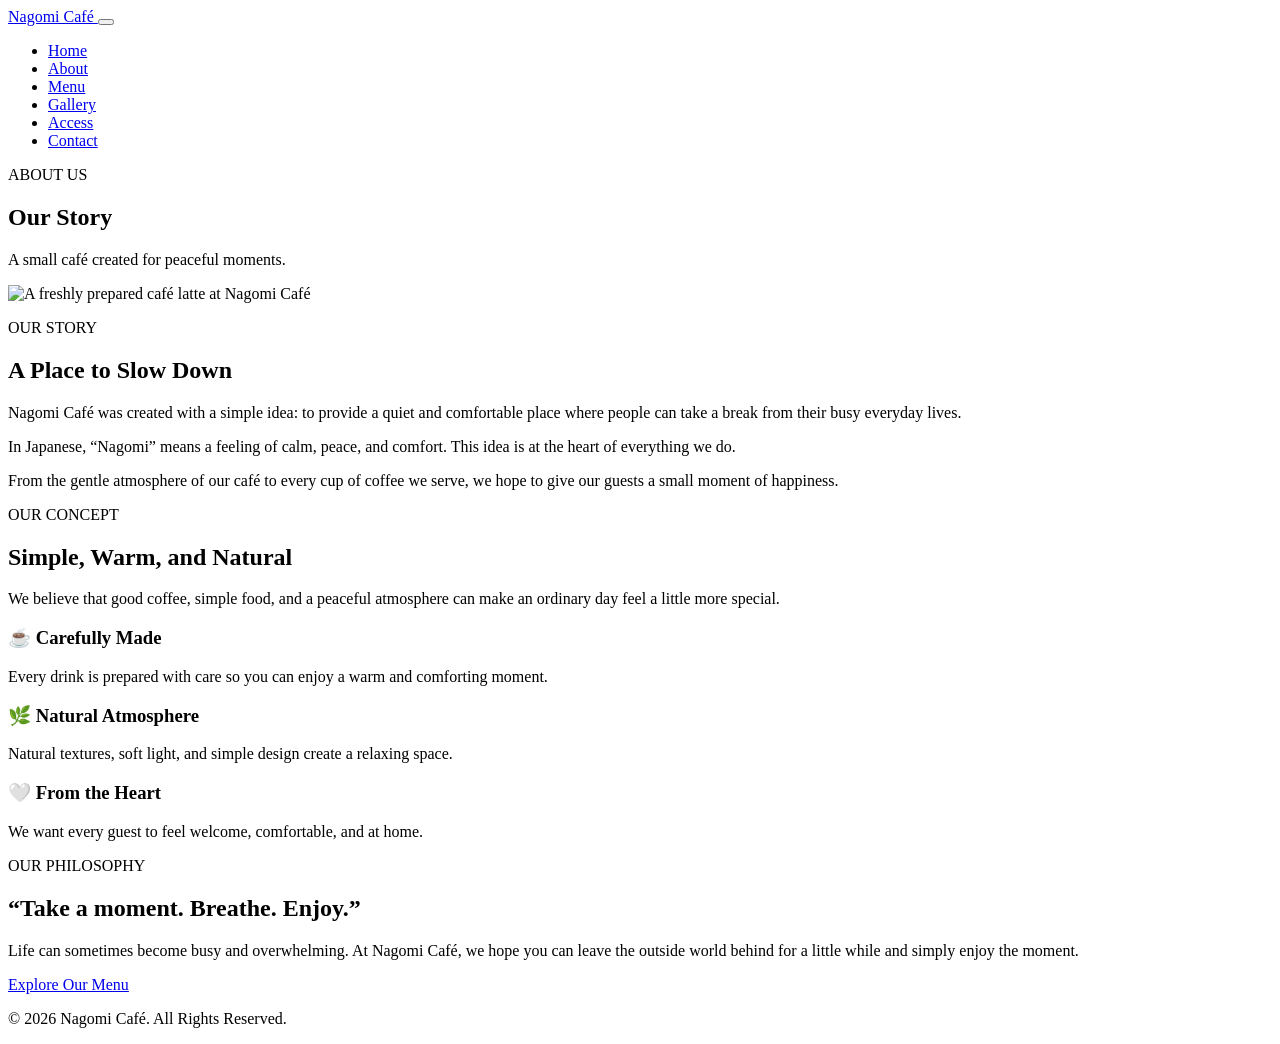
==== about.html @ a52973bc "Add files via upload" ====
<!DOCTYPE html>
<html lang="ja">

<head>
    <meta charset="UTF-8">
    <meta name="viewport" content="width=device-width, initial-scale=1.0">

    <title>About | Nagomi Café</title>

    <link rel="stylesheet" href="css/style.css">
</head>

<body>

    <!-- Header -->
    <header>
        <nav class="navbar">

            <a href="index.html" class="logo">
                Nagomi Café
            </a>

            <button
                class="menu-toggle"
                id="menu-toggle"
                type="button"
                aria-label="Open navigation menu"
                aria-expanded="false"
                aria-controls="nav-links"
            >
                <span></span>
                <span></span>
                <span></span>
            </button>

            <ul id="nav-links">
                <li><a href="index.html">Home</a></li>
                <li><a href="about.html">About</a></li>
                <li><a href="menu.html">Menu</a></li>
                <li><a href="gallery.html">Gallery</a></li>
                <li><a href="access.html">Access</a></li>
                <li><a href="contact.html">Contact</a></li>
            </ul>

        </nav>
    </header>


    <!-- Main Content -->
    <main class="about-page">

        <!-- Page Hero -->
        <section class="page-hero">

            <div class="page-hero-content">

                <p class="section-label">
                    ABOUT US
                </p>

                <h1>
                    Our Story
                </h1>

                <p>
                    A small café created for peaceful moments.
                </p>

            </div>

        </section>


        <!-- Our Story -->
        <section class="about-story">

            <div class="about-story-image">

                <img
                    src="images/cafe-latte.jpg"
                    alt="A freshly prepared café latte at Nagomi Café"
                    loading="lazy"
                >

            </div>

            <div class="about-story-content">

                <p class="section-label">
                    OUR STORY
                </p>

                <h2>
                    A Place to Slow Down
                </h2>

                <p>
                    Nagomi Café was created with a simple idea:
                    to provide a quiet and comfortable place where
                    people can take a break from their busy everyday lives.
                </p>

                <p>
                    In Japanese, “Nagomi” means a feeling of calm,
                    peace, and comfort. This idea is at the heart
                    of everything we do.
                </p>

                <p>
                    From the gentle atmosphere of our café to every
                    cup of coffee we serve, we hope to give our guests
                    a small moment of happiness.
                </p>

            </div>

        </section>


        <!-- Our Concept -->
        <section class="about-concept">

            <p class="section-label">
                OUR CONCEPT
            </p>

            <h2>
                Simple, Warm, and Natural
            </h2>

            <p class="about-concept-text">
                We believe that good coffee, simple food,
                and a peaceful atmosphere can make an ordinary
                day feel a little more special.
            </p>

            <div class="about-values">

                <div class="about-value">

                    <h3>
                        ☕ Carefully Made
                    </h3>

                    <p>
                        Every drink is prepared with care
                        so you can enjoy a warm and comforting moment.
                    </p>

                </div>

                <div class="about-value">

                    <h3>
                        🌿 Natural Atmosphere
                    </h3>

                    <p>
                        Natural textures, soft light, and simple
                        design create a relaxing space.
                    </p>

                </div>

                <div class="about-value">

                    <h3>
                        🤍 From the Heart
                    </h3>

                    <p>
                        We want every guest to feel welcome,
                        comfortable, and at home.
                    </p>

                </div>

            </div>

        </section>


        <!-- Message -->
        <section class="about-message">

            <p class="section-label">
                OUR PHILOSOPHY
            </p>

            <h2>
                “Take a moment. Breathe. Enjoy.”
            </h2>

            <p>
                Life can sometimes become busy and overwhelming.
                At Nagomi Café, we hope you can leave the outside
                world behind for a little while and simply enjoy
                the moment.
            </p>

        </section>


        <!-- Back to Menu -->
        <section class="about-link">

            <a href="menu.html" class="menu-button">
                Explore Our Menu
            </a>

        </section>

    </main>


    <!-- Footer -->
    <footer>

        <p>
            © 2026 Nagomi Café. All Rights Reserved.
        </p>

    </footer>


    <!-- JavaScript -->
    <script src="js/script.js"></script>

</body>

</html>
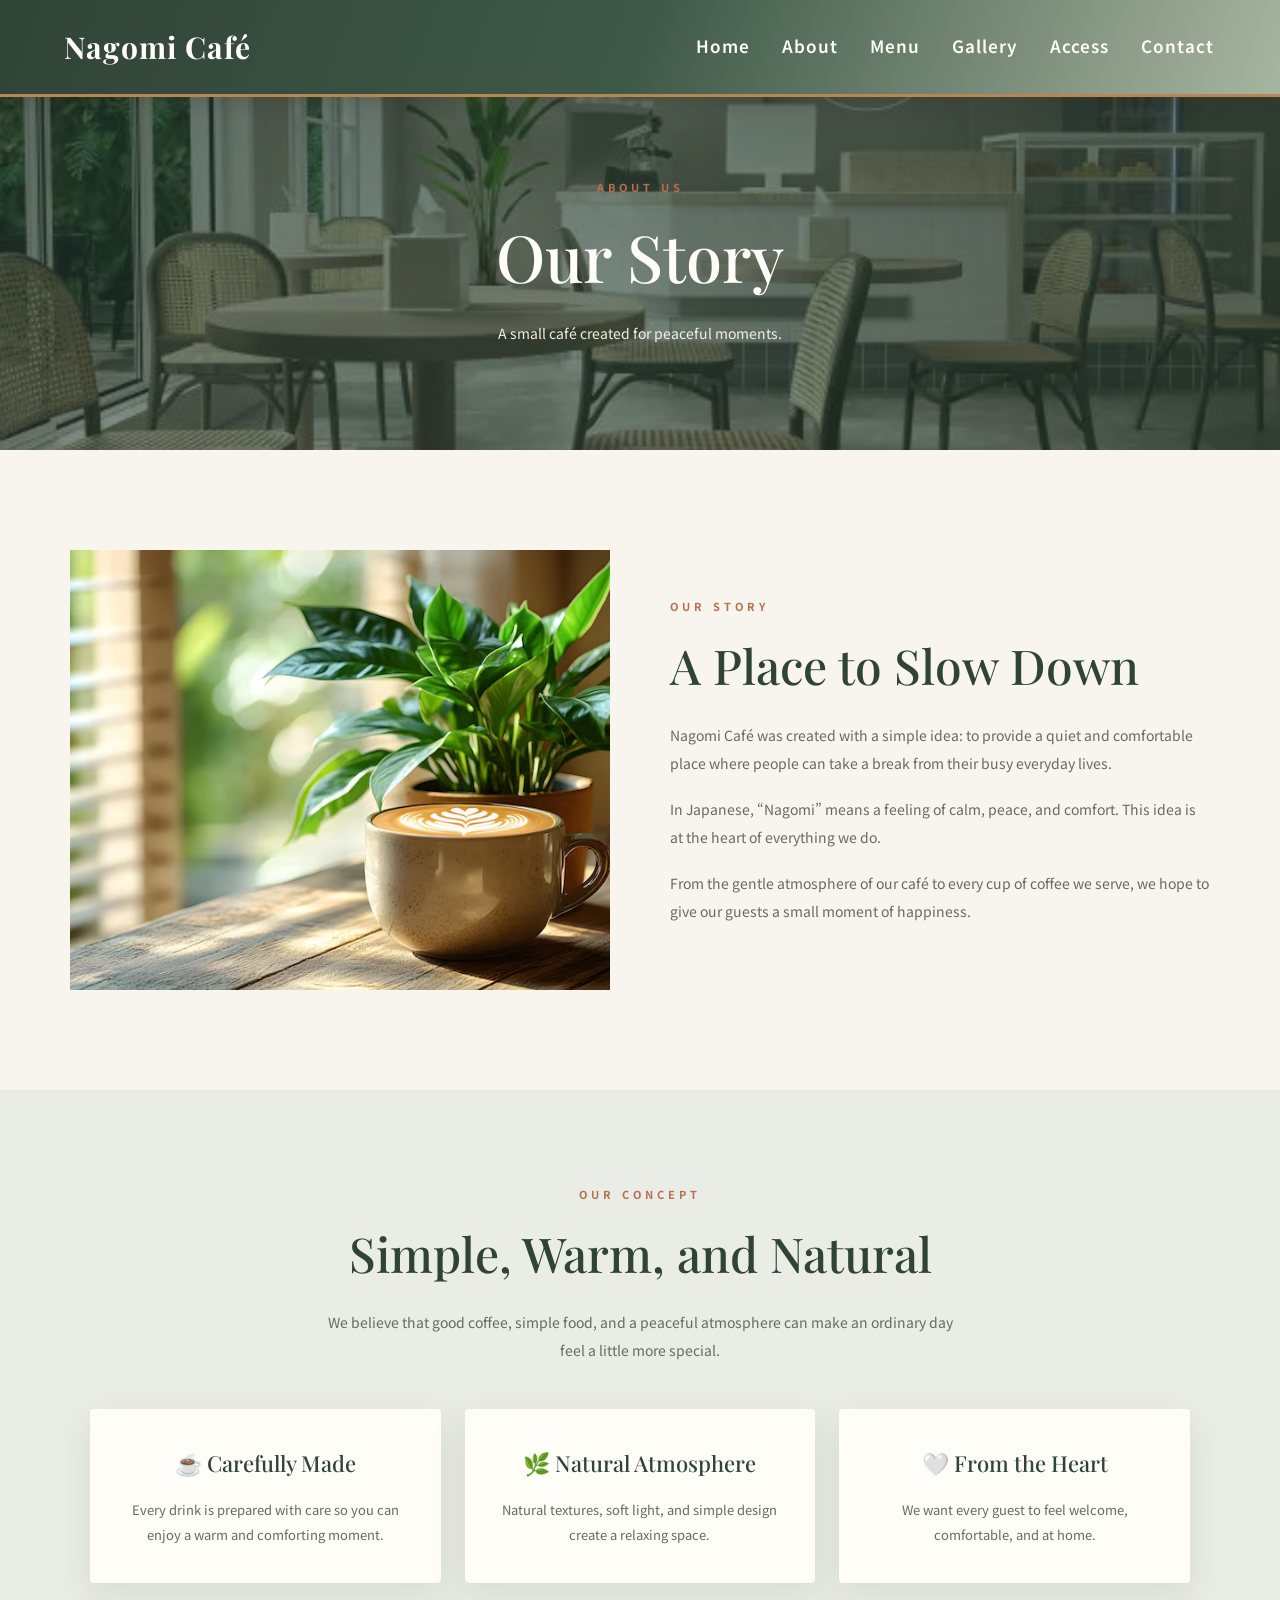
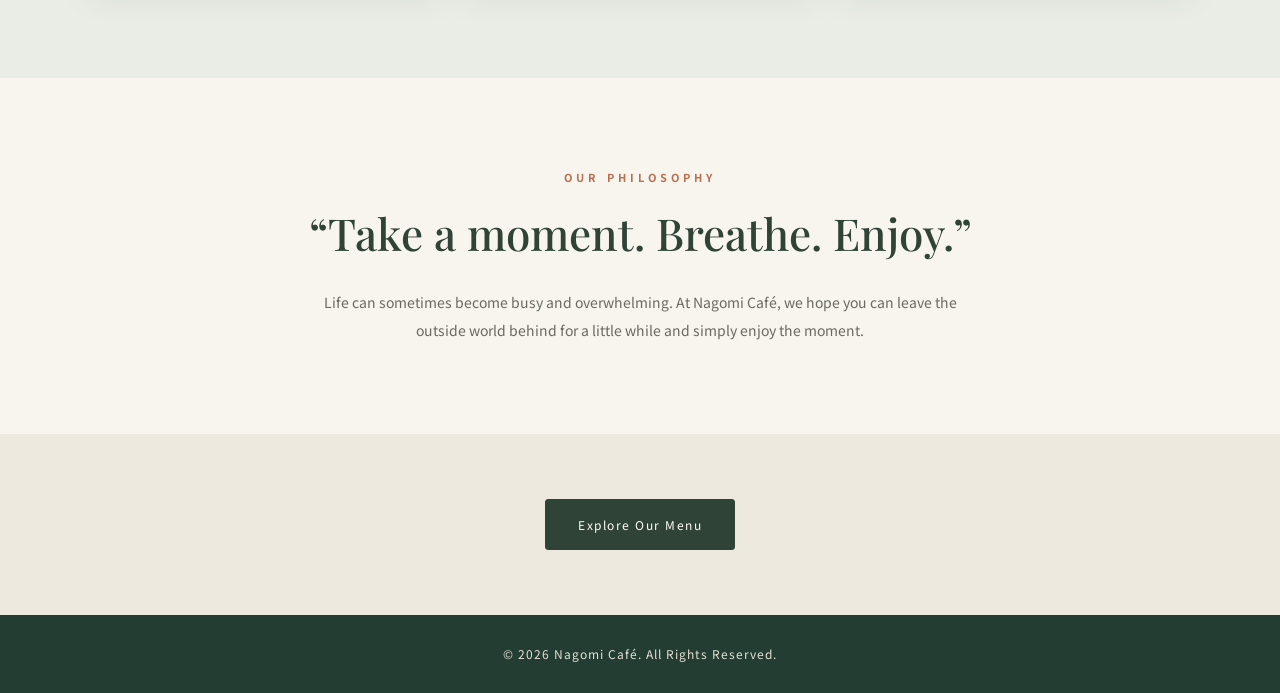
==== commit 6aced724: "Fix image paths This file contains the HTML structure for the About page of Nagomi Café, including s" ====
--- a/about.html
+++ b/about.html
@@ -1,232 +1,232 @@
-
-<!DOCTYPE html>
-<html lang="ja">
-
-<head>
-    <meta charset="UTF-8">
-    <meta name="viewport" content="width=device-width, initial-scale=1.0">
-
-    <title>About | Nagomi Café</title>
-
-    <link rel="stylesheet" href="css/style.css">
-</head>
-
-<body>
-
-    <!-- Header -->
-    <header>
-        <nav class="navbar">
-
-            <a href="index.html" class="logo">
-                Nagomi Café
-            </a>
-
-            <button
-                class="menu-toggle"
-                id="menu-toggle"
-                type="button"
-                aria-label="Open navigation menu"
-                aria-expanded="false"
-                aria-controls="nav-links"
-            >
-                <span></span>
-                <span></span>
-                <span></span>
-            </button>
-
-            <ul id="nav-links">
-                <li><a href="index.html">Home</a></li>
-                <li><a href="about.html">About</a></li>
-                <li><a href="menu.html">Menu</a></li>
-                <li><a href="gallery.html">Gallery</a></li>
-                <li><a href="access.html">Access</a></li>
-                <li><a href="contact.html">Contact</a></li>
-            </ul>
-
-        </nav>
-    </header>
-
-
-    <!-- Main Content -->
-    <main class="about-page">
-
-        <!-- Page Hero -->
-        <section class="page-hero">
-
-            <div class="page-hero-content">
-
-                <p class="section-label">
-                    ABOUT US
-                </p>
-
-                <h1>
-                    Our Story
-                </h1>
-
-                <p>
-                    A small café created for peaceful moments.
-                </p>
-
-            </div>
-
-        </section>
-
-
-        <!-- Our Story -->
-        <section class="about-story">
-
-            <div class="about-story-image">
-
-                <img
-                    src="images/cafe-latte.jpg"
-                    alt="A freshly prepared café latte at Nagomi Café"
-                    loading="lazy"
-                >
-
-            </div>
-
-            <div class="about-story-content">
-
-                <p class="section-label">
-                    OUR STORY
-                </p>
-
-                <h2>
-                    A Place to Slow Down
-                </h2>
-
-                <p>
-                    Nagomi Café was created with a simple idea:
-                    to provide a quiet and comfortable place where
-                    people can take a break from their busy everyday lives.
-                </p>
-
-                <p>
-                    In Japanese, “Nagomi” means a feeling of calm,
-                    peace, and comfort. This idea is at the heart
-                    of everything we do.
-                </p>
-
-                <p>
-                    From the gentle atmosphere of our café to every
-                    cup of coffee we serve, we hope to give our guests
-                    a small moment of happiness.
-                </p>
-
-            </div>
-
-        </section>
-
-
-        <!-- Our Concept -->
-        <section class="about-concept">
-
-            <p class="section-label">
-                OUR CONCEPT
-            </p>
-
-            <h2>
-                Simple, Warm, and Natural
-            </h2>
-
-            <p class="about-concept-text">
-                We believe that good coffee, simple food,
-                and a peaceful atmosphere can make an ordinary
-                day feel a little more special.
-            </p>
-
-            <div class="about-values">
-
-                <div class="about-value">
-
-                    <h3>
-                        ☕ Carefully Made
-                    </h3>
-
-                    <p>
-                        Every drink is prepared with care
-                        so you can enjoy a warm and comforting moment.
-                    </p>
-
-                </div>
-
-                <div class="about-value">
-
-                    <h3>
-                        🌿 Natural Atmosphere
-                    </h3>
-
-                    <p>
-                        Natural textures, soft light, and simple
-                        design create a relaxing space.
-                    </p>
-
-                </div>
-
-                <div class="about-value">
-
-                    <h3>
-                        🤍 From the Heart
-                    </h3>
-
-                    <p>
-                        We want every guest to feel welcome,
-                        comfortable, and at home.
-                    </p>
-
-                </div>
-
-            </div>
-
-        </section>
-
-
-        <!-- Message -->
-        <section class="about-message">
-
-            <p class="section-label">
-                OUR PHILOSOPHY
-            </p>
-
-            <h2>
-                “Take a moment. Breathe. Enjoy.”
-            </h2>
-
-            <p>
-                Life can sometimes become busy and overwhelming.
-                At Nagomi Café, we hope you can leave the outside
-                world behind for a little while and simply enjoy
-                the moment.
-            </p>
-
-        </section>
-
-
-        <!-- Back to Menu -->
-        <section class="about-link">
-
-            <a href="menu.html" class="menu-button">
-                Explore Our Menu
-            </a>
-
-        </section>
-
-    </main>
-
-
-    <!-- Footer -->
-    <footer>
-
-        <p>
-            © 2026 Nagomi Café. All Rights Reserved.
-        </p>
-
-    </footer>
-
-
-    <!-- JavaScript -->
-    <script src="js/script.js"></script>
-
-</body>
-
-</html>
+
+<!DOCTYPE html>
+<html lang="ja">
+
+<head>
+    <meta charset="UTF-8">
+    <meta name="viewport" content="width=device-width, initial-scale=1.0">
+
+    <title>About | Nagomi Café</title>
+
+    <link rel="stylesheet" href="css/style.css">
+</head>
+
+<body>
+
+    <!-- Header -->
+    <header>
+        <nav class="navbar">
+
+            <a href="index.html" class="logo">
+                Nagomi Café
+            </a>
+
+            <button
+                class="menu-toggle"
+                id="menu-toggle"
+                type="button"
+                aria-label="Open navigation menu"
+                aria-expanded="false"
+                aria-controls="nav-links"
+            >
+                <span></span>
+                <span></span>
+                <span></span>
+            </button>
+
+            <ul id="nav-links">
+                <li><a href="index.html">Home</a></li>
+                <li><a href="about.html">About</a></li>
+                <li><a href="menu.html">Menu</a></li>
+                <li><a href="gallery.html">Gallery</a></li>
+                <li><a href="access.html">Access</a></li>
+                <li><a href="contact.html">Contact</a></li>
+            </ul>
+
+        </nav>
+    </header>
+
+
+    <!-- Main Content -->
+    <main class="about-page">
+
+        <!-- Page Hero -->
+        <section class="page-hero">
+
+            <div class="page-hero-content">
+
+                <p class="section-label">
+                    ABOUT US
+                </p>
+
+                <h1>
+                    Our Story
+                </h1>
+
+                <p>
+                    A small café created for peaceful moments.
+                </p>
+
+            </div>
+
+        </section>
+
+
+        <!-- Our Story -->
+        <section class="about-story">
+
+            <div class="about-story-image">
+
+                <img
+                    src="images/cafe-latte.jpg"
+                    alt="A freshly prepared café latte at Nagomi Café"
+                    loading="lazy"
+                >
+
+            </div>
+
+            <div class="about-story-content">
+
+                <p class="section-label">
+                    OUR STORY
+                </p>
+
+                <h2>
+                    A Place to Slow Down
+                </h2>
+
+                <p>
+                    Nagomi Café was created with a simple idea:
+                    to provide a quiet and comfortable place where
+                    people can take a break from their busy everyday lives.
+                </p>
+
+                <p>
+                    In Japanese, “Nagomi” means a feeling of calm,
+                    peace, and comfort. This idea is at the heart
+                    of everything we do.
+                </p>
+
+                <p>
+                    From the gentle atmosphere of our café to every
+                    cup of coffee we serve, we hope to give our guests
+                    a small moment of happiness.
+                </p>
+
+            </div>
+
+        </section>
+
+
+        <!-- Our Concept -->
+        <section class="about-concept">
+
+            <p class="section-label">
+                OUR CONCEPT
+            </p>
+
+            <h2>
+                Simple, Warm, and Natural
+            </h2>
+
+            <p class="about-concept-text">
+                We believe that good coffee, simple food,
+                and a peaceful atmosphere can make an ordinary
+                day feel a little more special.
+            </p>
+
+            <div class="about-values">
+
+                <div class="about-value">
+
+                    <h3>
+                        ☕ Carefully Made
+                    </h3>
+
+                    <p>
+                        Every drink is prepared with care
+                        so you can enjoy a warm and comforting moment.
+                    </p>
+
+                </div>
+
+                <div class="about-value">
+
+                    <h3>
+                        🌿 Natural Atmosphere
+                    </h3>
+
+                    <p>
+                        Natural textures, soft light, and simple
+                        design create a relaxing space.
+                    </p>
+
+                </div>
+
+                <div class="about-value">
+
+                    <h3>
+                        🤍 From the Heart
+                    </h3>
+
+                    <p>
+                        We want every guest to feel welcome,
+                        comfortable, and at home.
+                    </p>
+
+                </div>
+
+            </div>
+
+        </section>
+
+
+        <!-- Message -->
+        <section class="about-message">
+
+            <p class="section-label">
+                OUR PHILOSOPHY
+            </p>
+
+            <h2>
+                “Take a moment. Breathe. Enjoy.”
+            </h2>
+
+            <p>
+                Life can sometimes become busy and overwhelming.
+                At Nagomi Café, we hope you can leave the outside
+                world behind for a little while and simply enjoy
+                the moment.
+            </p>
+
+        </section>
+
+
+        <!-- Back to Menu -->
+        <section class="about-link">
+
+            <a href="menu.html" class="menu-button">
+                Explore Our Menu
+            </a>
+
+        </section>
+
+    </main>
+
+
+    <!-- Footer -->
+    <footer>
+
+        <p>
+            © 2026 Nagomi Café. All Rights Reserved.
+        </p>
+
+    </footer>
+
+
+    <!-- JavaScript -->
+    <script src="js/script.js"></script>
+
+</body>
+
+</html>
--- a/css/style.css
+++ b/css/style.css
@@ -0,0 +1,2557 @@
+
+/* =========================================
+   NAGOMI CAFE - COMPLETE BEAUTIFUL DESIGN
+   Japanese Garden Cafe Color Palette
+   ========================================= */
+
+@import url('https://fonts.googleapis.com/css2?family=Noto+Sans+JP:wght@300;400;500;600;700&family=Playfair+Display:wght@400;500;600;700&display=swap');
+
+/* =========================================
+   1. COLORS AND GLOBAL SETTINGS
+   ========================================= */
+
+:root {
+    --cream: #F8F5EF;
+    --cream-dark: #EEE9DF;
+    --soft-white: #FFFDF8;
+    --sage: #A8B5A0;
+    --sage-light: #E9EDE5;
+    --green: #304337;
+    --green-dark: #233D32;
+    --terracotta: #B96F50;
+    --terracotta-light: #D39A7F;
+    --beige: #E7D9BD;
+    --brown: #8B7255;
+    --text: #3F4038;
+    --text-light: #686960;
+    --border: #DED7C9;
+    --shadow: 0 12px 35px rgba(48, 67, 55, 0.10);
+    --shadow-hover: 0 18px 40px rgba(48, 67, 55, 0.16);
+}
+
+* {
+    margin: 0;
+    padding: 0;
+    box-sizing: border-box;
+}
+
+html {
+    scroll-behavior: smooth;
+}
+
+body {
+    font-family: 'Noto Sans JP', sans-serif;
+    background: var(--cream);
+    color: var(--text);
+    line-height: 1.8;
+    overflow-wrap: break-word;
+}
+
+img {
+    display: block;
+    max-width: 100%;
+}
+
+a {
+    color: inherit;
+    text-decoration: none;
+    -webkit-tap-highlight-color: transparent;
+}
+
+ul {
+    list-style: none;
+}
+
+button,
+input,
+textarea {
+    font: inherit;
+}
+
+button,
+a {
+    -webkit-tap-highlight-color: transparent;
+}
+
+::selection {
+    background: var(--sage);
+    color: var(--green-dark);
+}
+
+section h2 {
+    font-family: 'Playfair Display', Georgia, serif;
+    font-weight: 500;
+    color: var(--green);
+    line-height: 1.35;
+}
+
+.section-label {
+    color: var(--terracotta);
+    font-size: 11px;
+    font-weight: 700;
+    letter-spacing: 4px;
+    margin-bottom: 16px;
+}
+
+/* =========================================
+   2. HEADER AND NAVIGATION
+   ========================================= */
+
+header {
+    position: absolute;
+    top: 0;
+    left: 0;
+    width: 100%;
+    z-index: 100;
+}
+
+.navbar {
+    width: 90%;
+    max-width: 1250px;
+    min-height: 90px;
+    margin: 0 auto;
+    padding: 20px 0;
+    display: flex;
+    justify-content: space-between;
+    align-items: center;
+    gap: 25px;
+}
+
+.logo {
+    font-family: 'Playfair Display', Georgia, serif;
+    font-size: 1.7rem;
+    font-weight: 600;
+    letter-spacing: 1px;
+    color: var(--soft-white);
+    white-space: nowrap;
+    transition: color 0.3s ease;
+}
+
+.logo:hover {
+    color: var(--beige);
+}
+
+.navbar ul {
+    display: flex;
+    align-items: center;
+    justify-content: center;
+    gap: 25px;
+}
+
+.navbar ul li a {
+    position: relative;
+    display: inline-block;
+    color: var(--soft-white);
+    font-size: 12px;
+    letter-spacing: 1px;
+    transition: color 0.3s ease;
+}
+
+.navbar ul li a::after {
+    content: "";
+    position: absolute;
+    left: 0;
+    bottom: -7px;
+    width: 0;
+    height: 2px;
+    background: var(--terracotta-light);
+    transition: width 0.3s ease;
+}
+
+.navbar ul li a:hover {
+    color: var(--beige);
+}
+
+.navbar ul li a:hover::after {
+    width: 100%;
+}
+
+.menu-toggle {
+    display: none;
+    flex-direction: column;
+    justify-content: center;
+    gap: 6px;
+    width: 44px;
+    height: 44px;
+    padding: 10px;
+    border: 1px solid rgba(255, 253, 248, 0.7);
+    border-radius: 6px;
+    background: rgba(35, 61, 50, 0.25);
+    cursor: pointer;
+}
+
+.menu-toggle span {
+    display: block;
+    width: 100%;
+    height: 2px;
+    background: var(--soft-white);
+}
+
+/* =========================================
+   3. HOME HERO
+   ========================================= */
+
+.hero {
+    position: relative;
+    min-height: 100vh;
+    display: flex;
+    align-items: center;
+    justify-content: center;
+    overflow: hidden;
+    text-align: center;
+    background:
+        linear-gradient(
+            120deg,
+            rgba(35, 61, 50, 0.78),
+            rgba(48, 67, 55, 0.48),
+            rgba(90, 70, 49, 0.35)
+        ),
+        url("../images/cafe-hero.jpg") center / cover no-repeat;
+}
+
+.hero::after {
+    content: "";
+    position: absolute;
+    inset: 18px;
+    border: 1px solid rgba(248, 245, 239, 0.28);
+    pointer-events: none;
+}
+
+.hero-content {
+    position: relative;
+    z-index: 1;
+    width: 100%;
+    max-width: 900px;
+    padding: 140px 25px 80px;
+    color: var(--soft-white);
+    animation: fadeUp 1s ease both;
+}
+
+.hero-subtitle {
+    color: var(--beige);
+    font-size: 13px;
+    letter-spacing: 7px;
+    margin-bottom: 25px;
+}
+
+.hero h1 {
+    font-family: 'Playfair Display', Georgia, serif;
+    font-size: clamp(45px, 7vw, 86px);
+    font-weight: 500;
+    line-height: 1.35;
+    letter-spacing: 2px;
+    color: var(--soft-white);
+    margin-bottom: 24px;
+    text-shadow: 0 4px 24px rgba(0, 0, 0, 0.15);
+}
+
+.hero-text {
+    color: #F5F0E7;
+    font-size: 14px;
+    letter-spacing: 1.5px;
+    margin-bottom: 38px;
+}
+
+.hero-button {
+    display: inline-block;
+    padding: 15px 35px;
+    border: 1px solid var(--beige);
+    border-radius: 3px;
+    background: var(--terracotta);
+    color: var(--soft-white);
+    font-size: 12px;
+    letter-spacing: 2px;
+    transition: all 0.3s ease;
+}
+
+.hero-button:hover {
+    background: var(--soft-white);
+    border-color: var(--soft-white);
+    color: var(--green);
+    transform: translateY(-3px);
+}
+
+/* =========================================
+   4. HOME INTRODUCTION
+   ========================================= */
+
+.intro {
+    position: relative;
+    max-width: 1000px;
+    margin: 0 auto;
+    padding: 105px 30px 110px;
+    text-align: center;
+}
+
+.intro::after {
+    content: "❧";
+    display: block;
+    margin-top: 32px;
+    color: var(--terracotta-light);
+    font-size: 32px;
+}
+
+.intro h2 {
+    font-size: clamp(32px, 4vw, 49px);
+    margin-bottom: 25px;
+}
+
+.intro p:not(.section-label) {
+    max-width: 680px;
+    margin: 0 auto 27px;
+    color: var(--text-light);
+    font-size: 14px;
+    line-height: 2.1;
+}
+
+.text-link {
+    display: inline-block;
+    padding-bottom: 5px;
+    border-bottom: 1px solid var(--terracotta-light);
+    color: var(--brown);
+    font-size: 12px;
+    letter-spacing: 1px;
+    transition: all 0.3s ease;
+}
+
+.text-link:hover {
+    color: var(--terracotta);
+    border-color: var(--terracotta);
+}
+
+/* =========================================
+   5. HOME CONCEPT
+   ========================================= */
+
+.concept {
+    max-width: 1250px;
+    margin: 0 auto;
+    padding: 85px 35px 100px;
+    display: grid;
+    grid-template-columns: repeat(2, minmax(0, 1fr));
+    gap: 70px;
+    align-items: center;
+}
+
+.concept-image {
+    position: relative;
+    padding: 0 15px 15px 0;
+}
+
+.concept-image::after {
+    content: "";
+    position: absolute;
+    right: 0;
+    bottom: 0;
+    width: 72%;
+    height: 75%;
+    border: 2px solid var(--sage);
+    z-index: 0;
+}
+
+.concept-image img {
+    position: relative;
+    z-index: 1;
+    width: 100%;
+    height: 450px;
+    object-fit: cover;
+    object-position: center;
+    box-shadow: var(--shadow);
+    transition: transform 0.5s ease;
+}
+
+.concept-image:hover img {
+    transform: translateY(-4px);
+}
+
+.concept-content {
+    padding: 20px 0;
+}
+
+.concept-content h2 {
+    font-size: clamp(34px, 4vw, 50px);
+    margin-bottom: 25px;
+}
+
+.concept-content p:not(.section-label) {
+    color: var(--text-light);
+    font-size: 14px;
+    line-height: 2;
+    margin-bottom: 19px;
+}
+
+.concept-content .text-link {
+    margin-top: 8px;
+}
+
+/* =========================================
+   6. HOME MENU PREVIEW
+   ========================================= */
+
+.menu-preview {
+    padding: 100px 30px 105px;
+    background: var(--sage-light);
+    text-align: center;
+}
+
+.menu-preview h2,
+.gallery-preview h2 {
+    font-size: clamp(33px, 4vw, 49px);
+    margin-bottom: 20px;
+}
+
+.menu-intro,
+.gallery-intro {
+    max-width: 650px;
+    margin: 0 auto 45px;
+    color: var(--text-light);
+    font-size: 14px;
+    line-height: 2;
+}
+
+.menu-cards {
+    max-width: 1180px;
+    margin: 0 auto 45px;
+    display: grid;
+    grid-template-columns: repeat(3, minmax(0, 1fr));
+    gap: 27px;
+    text-align: left;
+}
+
+.menu-card {
+    min-width: 0;
+    overflow: hidden;
+    background: var(--soft-white);
+    border: 1px solid rgba(48, 67, 55, 0.08);
+    border-radius: 5px;
+    box-shadow: 0 8px 24px rgba(48, 67, 55, 0.07);
+    transition: transform 0.35s ease, box-shadow 0.35s ease;
+}
+
+.menu-card:hover {
+    transform: translateY(-8px);
+    box-shadow: var(--shadow-hover);
+}
+
+.menu-card-image {
+    height: 255px;
+    overflow: hidden;
+    background: var(--cream-dark);
+}
+
+.menu-card-image img {
+    width: 100%;
+    height: 100%;
+    object-fit: cover;
+    transition: transform 0.55s ease;
+}
+
+.menu-card:hover .menu-card-image img {
+    transform: scale(1.07);
+}
+
+.menu-card-content {
+    padding: 26px 25px 28px;
+}
+
+.menu-category {
+    color: var(--terracotta);
+    font-size: 10px;
+    font-weight: 700;
+    letter-spacing: 3px;
+    margin-bottom: 9px;
+}
+
+.menu-card-content h3 {
+    font-family: 'Playfair Display', Georgia, serif;
+    font-size: 23px;
+    font-weight: 500;
+    line-height: 1.4;
+    color: var(--green);
+    margin-bottom: 12px;
+}
+
+.menu-card-content p:not(.menu-category) {
+    color: var(--text-light);
+    font-size: 12px;
+    line-height: 1.9;
+    margin-bottom: 18px;
+}
+
+.price {
+    display: inline-block;
+    color: var(--terracotta);
+    font-size: 14px;
+    font-weight: 700;
+    letter-spacing: 1px;
+}
+
+.menu-button,
+.gallery-button {
+    display: inline-block;
+    padding: 14px 32px;
+    border: 1px solid var(--green);
+    border-radius: 3px;
+    background: var(--green);
+    color: var(--soft-white);
+    font-size: 12px;
+    letter-spacing: 1.5px;
+    transition: all 0.3s ease;
+}
+
+.menu-button:hover,
+.gallery-button:hover {
+    background: var(--terracotta);
+    border-color: var(--terracotta);
+    color: white;
+    transform: translateY(-3px);
+}
+
+/* =========================================
+   7. HOME GALLERY PREVIEW
+   ========================================= */
+
+.gallery-preview {
+    padding: 100px 30px 110px;
+    text-align: center;
+    background: var(--cream);
+}
+
+.gallery-grid {
+    max-width: 1150px;
+    margin: 0 auto 45px;
+    display: grid;
+    grid-template-columns: repeat(6, minmax(0, 1fr));
+    grid-auto-rows: 190px;
+    gap: 16px;
+}
+
+.gallery-item {
+    position: relative;
+    min-width: 0;
+    overflow: hidden;
+    background: var(--cream-dark);
+    border-radius: 4px;
+}
+
+.gallery-item.gallery-large {
+    grid-column: span 3;
+    grid-row: span 2;
+}
+
+.gallery-item.gallery-wide {
+    grid-column: span 3;
+}
+
+.gallery-item:not(.gallery-large):not(.gallery-wide) {
+    grid-column: span 3;
+}
+
+.gallery-item img {
+    width: 100%;
+    height: 100%;
+    object-fit: cover;
+    transition: transform 0.5s ease, filter 0.4s ease;
+}
+
+.gallery-item:hover img {
+    transform: scale(1.06);
+    filter: brightness(0.9);
+}
+
+/* =========================================
+   8. SHARED PAGE HEROES
+   ========================================= */
+
+.page-hero,
+.gallery-hero,
+.menu-page-hero,
+.access-hero,
+.contact-hero {
+    min-height: 450px;
+    position: relative;
+    display: flex;
+    align-items: center;
+    justify-content: center;
+    background-position: center;
+    background-size: cover;
+    background-repeat: no-repeat;
+    text-align: center;
+    color: var(--soft-white);
+}
+
+.page-hero {
+    background-image:
+        linear-gradient(rgba(35, 61, 50, 0.70), rgba(35, 61, 50, 0.58)),
+        url("../images/cafe-concept.jpg");
+}
+
+.gallery-hero {
+    background-image:
+        linear-gradient(rgba(35, 61, 50, 0.68), rgba(35, 61, 50, 0.58)),
+        url("../images/gallery-1.jpg");
+}
+
+.menu-page-hero {
+    background-image:
+        linear-gradient(rgba(35, 61, 50, 0.68), rgba(35, 61, 50, 0.58)),
+        url("../images/americano.jpg");
+}
+
+.access-hero,
+.contact-hero {
+    background-image:
+        linear-gradient(rgba(35, 61, 50, 0.70), rgba(35, 61, 50, 0.58)),
+        url("../images/cafe-concept.jpg");
+}
+
+.page-hero-content,
+.gallery-hero-content,
+.menu-page-hero-content,
+.access-hero-content,
+.contact-hero-content {
+    width: 100%;
+    max-width: 850px;
+    padding: 130px 25px 55px;
+    animation: fadeUp 0.9s ease both;
+}
+
+.page-hero h1,
+.gallery-hero h1,
+.menu-page-hero h1,
+.access-hero h1,
+.contact-hero h1 {
+    font-family: 'Playfair Display', Georgia, serif;
+    font-size: clamp(40px, 6vw, 65px);
+    font-weight: 500;
+    line-height: 1.3;
+    color: var(--soft-white);
+    margin-bottom: 20px;
+}
+
+.page-hero-content > p:last-child,
+.gallery-hero-content > p:last-child,
+.menu-page-hero-content > p:last-child,
+.access-hero-content > p:last-child,
+.contact-hero-content > p:last-child {
+    color: #F5F0E7;
+    font-size: 14px;
+    line-height: 2;
+}
+
+.gallery-hero-label,
+.access-hero-label,
+.contact-hero-label {
+    color: var(--beige);
+    font-size: 11px;
+    letter-spacing: 4px;
+    margin-bottom: 20px;
+}
+
+.menu-page-hero .section-label {
+    color: var(--beige);
+}
+
+/* =========================================
+   9. ABOUT PAGE
+   ========================================= */
+
+.about-story {
+    max-width: 1200px;
+    margin: 0 auto;
+    padding: 100px 30px;
+    display: grid;
+    grid-template-columns: repeat(2, minmax(0, 1fr));
+    gap: 60px;
+    align-items: center;
+}
+
+.about-story-image {
+    overflow: hidden;
+    background: var(--cream-dark);
+}
+
+.about-story-image img {
+    width: 100%;
+    height: 440px;
+    object-fit: cover;
+    transition: transform 0.5s ease;
+}
+
+.about-story-image:hover img {
+    transform: scale(1.05);
+}
+
+.about-story-content h2 {
+    font-size: clamp(32px, 4vw, 48px);
+    margin-bottom: 24px;
+}
+
+.about-story-content p:not(.section-label) {
+    color: var(--text-light);
+    font-size: 14px;
+    line-height: 2;
+    margin-bottom: 18px;
+}
+
+.about-concept {
+    padding: 95px 30px;
+    background: var(--sage-light);
+    text-align: center;
+}
+
+.about-concept h2 {
+    font-size: clamp(32px, 4vw, 48px);
+    margin-bottom: 22px;
+}
+
+.about-concept-text {
+    max-width: 650px;
+    margin: 0 auto 45px;
+    color: var(--text-light);
+    font-size: 14px;
+    line-height: 2;
+}
+
+.about-values {
+    max-width: 1100px;
+    margin: 0 auto;
+    display: grid;
+    grid-template-columns: repeat(3, minmax(0, 1fr));
+    gap: 24px;
+}
+
+.about-value {
+    padding: 35px 25px;
+    background: var(--soft-white);
+    border-radius: 4px;
+    box-shadow: var(--shadow);
+    transition: transform 0.3s ease;
+}
+
+.about-value:hover {
+    transform: translateY(-6px);
+}
+
+.about-value h3 {
+    font-family: 'Playfair Display', Georgia, serif;
+    color: var(--green);
+    font-size: 22px;
+    font-weight: 500;
+    margin-bottom: 15px;
+}
+
+.about-value p {
+    color: var(--text-light);
+    font-size: 13px;
+    line-height: 1.9;
+}
+
+.about-message,
+.menu-message {
+    padding: 90px 25px;
+    text-align: center;
+}
+
+.about-message {
+    max-width: 900px;
+    margin: 0 auto;
+}
+
+.about-message h2 {
+    font-size: clamp(30px, 4vw, 44px);
+    margin-bottom: 25px;
+}
+
+.about-message p:last-child {
+    max-width: 650px;
+    margin: 0 auto;
+    color: var(--text-light);
+    font-size: 14px;
+    line-height: 2;
+}
+
+.about-link {
+    padding: 65px 20px;
+    text-align: center;
+    background: var(--cream-dark);
+}
+
+/* =========================================
+   10. FULL GALLERY PAGE
+   ========================================= */
+
+.gallery-introduction {
+    max-width: 850px;
+    margin: 0 auto;
+    padding: 85px 25px 65px;
+    text-align: center;
+}
+
+.gallery-introduction h2 {
+    font-size: clamp(30px, 4vw, 47px);
+    margin-bottom: 22px;
+}
+
+.gallery-description {
+    max-width: 650px;
+    margin: 0 auto;
+    color: var(--text-light);
+    font-size: 14px;
+    line-height: 2;
+}
+
+.full-gallery {
+    padding: 0 30px 100px;
+    background: var(--cream);
+}
+
+.full-gallery-grid {
+    max-width: 1150px;
+    margin: 0 auto;
+    display: grid;
+    grid-template-columns: repeat(3, minmax(0, 1fr));
+    gap: 22px;
+}
+
+.full-gallery-item {
+    position: relative;
+    width: 100%;
+    min-width: 0;
+    overflow: hidden;
+    aspect-ratio: 4 / 3;
+    background: var(--cream-dark);
+    border-radius: 4px;
+}
+
+.full-gallery-item img {
+    width: 100%;
+    height: 100%;
+    object-fit: cover;
+    object-position: center;
+    transition: transform 0.5s ease, filter 0.4s ease;
+}
+
+.full-gallery-item:hover img {
+    transform: scale(1.06);
+    filter: brightness(0.85);
+}
+
+.gallery-item-large,
+.gallery-item-wide {
+    grid-column: auto;
+    grid-row: auto;
+}
+
+.gallery-caption {
+    position: absolute;
+    left: 0;
+    bottom: 0;
+    width: 100%;
+    padding: 30px 16px 15px;
+    background: linear-gradient(transparent, rgba(35, 61, 50, 0.85));
+    color: var(--soft-white);
+    opacity: 0;
+    transform: translateY(8px);
+    transition: opacity 0.3s ease, transform 0.3s ease;
+}
+
+.full-gallery-item:hover .gallery-caption {
+    opacity: 1;
+    transform: translateY(0);
+}
+
+.gallery-caption span {
+    font-size: 12px;
+    letter-spacing: 1px;
+}
+
+.gallery-back {
+    padding: 70px 20px;
+    background: var(--sage-light);
+    text-align: center;
+}
+
+.gallery-back p {
+    color: var(--text-light);
+    font-size: 14px;
+    margin-bottom: 24px;
+}
+
+.gallery-back-button,
+.access-back-button,
+.contact-back-button {
+    display: inline-block;
+    padding: 13px 30px;
+    border: 1px solid var(--green);
+    border-radius: 3px;
+    color: var(--green);
+    font-size: 12px;
+    letter-spacing: 1px;
+    transition: all 0.3s ease;
+}
+
+.gallery-back-button:hover,
+.access-back-button:hover {
+    background: var(--green);
+    color: var(--soft-white);
+}
+
+/* =========================================
+   11. FULL MENU PAGE
+   ========================================= */
+
+.menu-section {
+    max-width: 1200px;
+    margin: 0 auto;
+    padding: 80px 30px;
+    background: var(--cream);
+}
+
+.menu-section-light {
+    max-width: none;
+    padding-left: max(30px, calc((100% - 1140px) / 2));
+    padding-right: max(30px, calc((100% - 1140px) / 2));
+    background: var(--sage-light);
+}
+
+.menu-section > .section-label {
+    text-align: center;
+    font-size: 11px;
+    font-weight: 700;
+    letter-spacing: 4px;
+    margin-bottom: 14px;
+}
+
+.menu-section h2 {
+    font-size: clamp(30px, 4vw, 44px);
+    text-align: center;
+    margin-bottom: 18px;
+}
+
+.menu-section-intro {
+    max-width: 600px;
+    margin: 0 auto 40px;
+    text-align: center;
+    color: var(--text-light);
+    font-size: 14px;
+    line-height: 1.9;
+}
+
+.menu-list {
+    max-width: 1100px;
+    margin: 0 auto;
+    display: grid;
+    grid-template-columns: repeat(2, minmax(0, 1fr));
+    gap: 22px;
+}
+
+.menu-item {
+    display: grid;
+    grid-template-columns: 115px minmax(0, 1fr) auto;
+    align-items: center;
+    gap: 16px;
+    min-width: 0;
+    padding: 17px;
+    background: var(--soft-white);
+    border: 1px solid rgba(48, 67, 55, 0.08);
+    box-shadow: 0 8px 24px rgba(48, 67, 55, 0.05);
+    transition: transform 0.3s ease, box-shadow 0.3s ease;
+}
+
+.menu-item:hover {
+    transform: translateY(-4px);
+    box-shadow: var(--shadow);
+}
+
+.menu-item img {
+    width: 115px;
+    height: 115px;
+    object-fit: cover;
+    border-radius: 3px;
+    background: var(--cream-dark);
+}
+
+.menu-item > div {
+    min-width: 0;
+}
+
+.menu-item h3 {
+    font-family: 'Playfair Display', Georgia, serif;
+    color: var(--green);
+    font-size: 18px;
+    font-weight: 600;
+    line-height: 1.4;
+    margin-bottom: 7px;
+}
+
+.menu-item p {
+    color: var(--text-light);
+    font-size: 12px;
+    line-height: 1.7;
+}
+
+.menu-item > span {
+    align-self: start;
+    padding-top: 3px;
+    color: var(--terracotta);
+    font-size: 13px;
+    font-weight: 700;
+    white-space: nowrap;
+}
+
+.menu-message {
+    background: var(--green);
+    color: var(--cream);
+}
+
+.menu-message .section-label {
+    color: var(--beige);
+}
+
+.menu-message h2 {
+    max-width: 850px;
+    margin: 0 auto 22px;
+    color: var(--cream);
+    font-size: clamp(29px, 4vw, 44px);
+}
+
+.menu-message > p:last-child {
+    max-width: 620px;
+    margin: 0 auto;
+    color: #E0E4DD;
+    font-size: 14px;
+    line-height: 2;
+}
+
+/* =========================================
+   12. ACCESS PAGE
+   ========================================= */
+
+.access-introduction,
+.contact-introduction {
+    max-width: 800px;
+    margin: 0 auto;
+    padding: 90px 25px 65px;
+    text-align: center;
+}
+
+.access-introduction h2,
+.contact-introduction h2 {
+    font-size: clamp(30px, 4vw, 44px);
+    margin: 15px 0 22px;
+}
+
+.access-description,
+.contact-description {
+    max-width: 650px;
+    margin: 0 auto;
+    color: var(--text-light);
+    font-size: 14px;
+    line-height: 2;
+}
+
+.access-information {
+    display: grid;
+    grid-template-columns: repeat(2, minmax(0, 1fr));
+    background: var(--cream-dark);
+}
+
+.access-info-content {
+    padding: 65px clamp(25px, 6vw, 85px);
+    display: flex;
+    flex-direction: column;
+    justify-content: center;
+}
+
+.access-info-content h2 {
+    font-size: clamp(29px, 3vw, 40px);
+    margin: 15px 0 30px;
+}
+
+.access-details {
+    display: flex;
+    flex-direction: column;
+    gap: 22px;
+}
+
+.access-detail h3 {
+    color: var(--green);
+    font-size: 14px;
+    font-weight: 600;
+    margin-bottom: 5px;
+}
+
+.access-detail p {
+    color: var(--text-light);
+    font-size: 13px;
+    line-height: 1.8;
+}
+
+.access-map {
+    min-height: 400px;
+    background: var(--cream-dark);
+    display: flex;
+    align-items: stretch;
+    justify-content: stretch;
+    overflow: hidden;
+}
+
+.access-map iframe {
+    display: block;
+    width: 100%;
+    height: 510px;
+    border: 0;
+}
+
+.access-map-content {
+    width: 200px;
+    height: 200px;
+    padding: 20px;
+    border-radius: 50%;
+    background: rgba(255, 253, 248, 0.94);
+    display: flex;
+    flex-direction: column;
+    align-items: center;
+    justify-content: center;
+    text-align: center;
+}
+
+.access-map-content span {
+    color: var(--terracotta);
+    font-size: 11px;
+    letter-spacing: 3px;
+    margin-bottom: 10px;
+}
+
+.access-map-content p {
+    color: var(--green);
+    font-family: 'Playfair Display', Georgia, serif;
+    font-size: 23px;
+    margin-bottom: 6px;
+}
+
+.access-map-content small {
+    color: var(--text-light);
+    font-size: 11px;
+}
+
+.access-hours {
+    max-width: 750px;
+    margin: 0 auto;
+    padding: 90px 25px;
+    text-align: center;
+}
+
+.access-hours h2 {
+    font-size: clamp(30px, 4vw, 42px);
+    margin: 15px 0 35px;
+}
+
+.hours-list {
+    border-top: 1px solid var(--border);
+}
+
+.hours-row {
+    display: flex;
+    justify-content: space-between;
+    gap: 20px;
+    padding: 18px 8px;
+    border-bottom: 1px solid var(--border);
+    font-size: 13px;
+}
+
+.hours-row span:last-child {
+    color: var(--text-light);
+}
+
+.access-back {
+    padding: 65px 20px;
+    text-align: center;
+    background: var(--sage-light);
+}
+
+.access-back p {
+    color: var(--text-light);
+    margin-bottom: 22px;
+}
+
+/* =========================================
+   13. CONTACT PAGE
+   ========================================= */
+
+.contact-information {
+    max-width: 1150px;
+    margin: 0 auto;
+    padding: 20px 25px 80px;
+    display: grid;
+    grid-template-columns: repeat(3, minmax(0, 1fr));
+    gap: 22px;
+    background: var(--cream);
+}
+
+.contact-info-card {
+    padding: 38px 22px;
+    text-align: center;
+    background: var(--soft-white);
+    border: 1px solid var(--border);
+    border-radius: 4px;
+    transition: transform 0.3s ease, box-shadow 0.3s ease;
+}
+
+.contact-info-card:hover {
+    transform: translateY(-5px);
+    box-shadow: var(--shadow);
+}
+
+.contact-icon {
+    font-size: 28px;
+    margin-bottom: 15px;
+}
+
+.contact-info-card h3 {
+    font-family: 'Playfair Display', Georgia, serif;
+    color: var(--green);
+    font-size: 22px;
+    font-weight: 500;
+    margin-bottom: 12px;
+}
+
+.contact-info-card p {
+    color: var(--text-light);
+    font-size: 13px;
+    overflow-wrap: anywhere;
+}
+
+.contact-form-section {
+    padding: 85px 25px;
+    background: var(--sage-light);
+}
+
+.contact-form-content {
+    max-width: 720px;
+    margin: 0 auto;
+}
+
+.contact-form-content > .section-label {
+    color: var(--terracotta);
+    letter-spacing: 4px;
+    font-size: 12px;
+}
+
+.contact-form-content > h2 {
+    font-family: 'Playfair Display', Georgia, serif;
+    color: var(--green);
+    font-size: clamp(30px, 4vw, 44px);
+    font-weight: 500;
+    line-height: 1.4;
+    margin: 15px 0 30px;
+}
+
+.contact-form-content form {
+    display: flex;
+    flex-direction: column;
+    gap: 22px;
+}
+
+.form-group {
+    display: flex;
+    flex-direction: column;
+    gap: 8px;
+}
+
+.form-group label {
+    color: var(--green);
+    font-size: 13px;
+    font-weight: 500;
+}
+
+.form-group input,
+.form-group textarea {
+    width: 100%;
+    padding: 14px 16px;
+    border: 1px solid #D8D2C5;
+    border-radius: 3px;
+    background: var(--soft-white);
+    color: var(--green);
+    font-family: inherit;
+    font-size: 14px;
+    transition: border-color 0.2s ease, box-shadow 0.2s ease;
+}
+
+.form-group input:focus,
+.form-group textarea:focus {
+    outline: none;
+    border-color: var(--terracotta);
+    box-shadow: 0 0 0 3px rgba(185, 111, 80, 0.12);
+}
+
+.form-group textarea {
+    resize: vertical;
+    min-height: 140px;
+}
+
+.contact-form-content button {
+    align-self: flex-start;
+    padding: 14px 32px;
+    border: 1px solid var(--green);
+    border-radius: 3px;
+    background: var(--green);
+    color: var(--cream);
+    font-size: 13px;
+    letter-spacing: 1px;
+    cursor: pointer;
+    transition: all 0.3s ease;
+}
+
+.contact-form-content button:hover {
+    background: var(--terracotta);
+    border-color: var(--terracotta);
+}
+
+.contact-message {
+    padding: 80px 25px;
+    text-align: center;
+    background: var(--green);
+    color: var(--cream);
+}
+
+.contact-message p {
+    color: var(--beige);
+    font-size: 13px;
+    margin-bottom: 12px;
+}
+
+.contact-message h2 {
+    font-family: 'Playfair Display', Georgia, serif;
+    color: var(--cream);
+    font-size: clamp(32px, 5vw, 50px);
+    font-weight: 500;
+    margin-bottom: 28px;
+}
+
+.contact-back-button {
+    border-color: var(--beige);
+    color: var(--cream);
+}
+
+.contact-back-button:hover {
+    background: var(--beige);
+    color: var(--green);
+}
+
+/* =========================================
+   14. FOOTER
+   ========================================= */
+
+footer {
+    padding: 28px 20px;
+    background: var(--green-dark);
+    color: #E5E0D5;
+    text-align: center;
+    font-size: 12px;
+    letter-spacing: 1px;
+}
+
+/* =========================================
+   15. ANIMATIONS
+   ========================================= */
+
+@keyframes fadeUp {
+    from {
+        opacity: 0;
+        transform: translateY(22px);
+    }
+
+    to {
+        opacity: 1;
+        transform: translateY(0);
+    }
+}
+
+/* =========================================
+   16. TABLET RESPONSIVE DESIGN
+   ========================================= */
+
+@media (max-width: 1000px) {
+    .navbar {
+        width: 92%;
+    }
+
+    .navbar ul {
+        gap: 14px;
+    }
+
+    .navbar ul li a {
+        font-size: 11px;
+    }
+
+    .concept,
+    .about-story {
+        gap: 35px;
+    }
+
+    .concept-image img {
+        height: 390px;
+    }
+
+    .menu-cards {
+        gap: 18px;
+    }
+
+    .menu-card-image {
+        height: 220px;
+    }
+
+    .full-gallery-grid {
+        grid-template-columns: repeat(2, minmax(0, 1fr));
+        gap: 18px;
+    }
+
+    .menu-list {
+        grid-template-columns: 1fr;
+        max-width: 720px;
+    }
+
+    .menu-section-light {
+        padding-left: 30px;
+        padding-right: 30px;
+    }
+
+    .contact-information {
+        gap: 15px;
+    }
+}
+
+/* =========================================
+   17. MOBILE RESPONSIVE DESIGN
+   ========================================= */
+
+@media (max-width: 768px) {
+    .navbar {
+        width: 90%;
+        min-height: 76px;
+        padding: 17px 0;
+        flex-wrap: wrap;
+        gap: 12px;
+    }
+
+    .logo {
+        font-size: 1.4rem;
+    }
+
+    .menu-toggle {
+        display: flex;
+        margin-left: auto;
+    }
+
+    .navbar ul {
+        display: none;
+        flex-direction: column;
+        align-items: stretch;
+        gap: 0;
+        width: 100%;
+        margin: 5px 0 0;
+        padding: 8px 0;
+        background: var(--green-dark);
+        border: 1px solid rgba(231, 217, 189, 0.2);
+        border-radius: 5px;
+    }
+
+    .navbar ul.active {
+        display: flex;
+    }
+
+    .navbar ul li {
+        width: 100%;
+        text-align: center;
+    }
+
+    .navbar ul li a {
+        display: block;
+        padding: 12px;
+        font-size: 13px;
+    }
+
+    .navbar ul li a::after {
+        display: none;
+    }
+
+    .hero {
+        min-height: 85vh;
+    }
+
+    .hero::after {
+        inset: 10px;
+    }
+
+    .hero-content {
+        padding: 125px 22px 55px;
+    }
+
+    .hero h1 {
+        font-size: clamp(38px, 9vw, 58px);
+    }
+
+    .hero-subtitle {
+        font-size: 11px;
+        letter-spacing: 4px;
+    }
+
+    .hero-text {
+        font-size: 12px;
+        line-height: 1.9;
+    }
+
+    .intro {
+        padding: 75px 22px 80px;
+    }
+
+    .intro h2,
+    .menu-preview h2,
+    .gallery-preview h2 {
+        font-size: 32px;
+    }
+
+    .concept {
+        grid-template-columns: 1fr;
+        gap: 35px;
+        padding: 65px 24px;
+    }
+
+    .concept-image img {
+        height: 320px;
+    }
+
+    .concept-content h2 {
+        font-size: 34px;
+    }
+
+    .menu-preview,
+    .gallery-preview {
+        padding: 70px 20px;
+    }
+
+    .menu-cards {
+        grid-template-columns: 1fr;
+        gap: 24px;
+    }
+
+    .menu-card-image {
+        height: 260px;
+    }
+
+    .menu-card-content {
+        padding: 23px;
+    }
+
+    .gallery-grid {
+        grid-template-columns: repeat(2, minmax(0, 1fr));
+        grid-auto-rows: 160px;
+        gap: 12px;
+    }
+
+    .gallery-item.gallery-large {
+        grid-column: span 2;
+        grid-row: span 1;
+    }
+
+    .gallery-item.gallery-wide {
+        grid-column: span 2;
+    }
+
+    .gallery-item:not(.gallery-large):not(.gallery-wide) {
+        grid-column: span 1;
+    }
+
+    .page-hero,
+    .gallery-hero,
+    .menu-page-hero,
+    .access-hero,
+    .contact-hero {
+        min-height: 370px;
+    }
+
+    .page-hero-content,
+    .gallery-hero-content,
+    .menu-page-hero-content,
+    .access-hero-content,
+    .contact-hero-content {
+        padding: 125px 20px 45px;
+    }
+
+    .page-hero h1,
+    .gallery-hero h1,
+    .menu-page-hero h1,
+    .access-hero h1,
+    .contact-hero h1 {
+        font-size: clamp(35px, 9vw, 48px);
+    }
+
+    .about-story {
+        grid-template-columns: 1fr;
+        gap: 30px;
+        padding: 70px 22px;
+    }
+
+    .about-story-image img {
+        height: 320px;
+    }
+
+    .about-story-content h2,
+    .about-concept h2 {
+        font-size: 33px;
+    }
+
+    .about-concept {
+        padding: 70px 22px;
+    }
+
+    .about-values {
+        grid-template-columns: 1fr;
+        gap: 18px;
+    }
+
+    .about-value {
+        padding: 28px 22px;
+    }
+
+    .about-message {
+        padding: 70px 22px;
+    }
+
+    .about-link {
+        padding: 55px 20px;
+    }
+
+    .gallery-introduction {
+        padding: 70px 22px 45px;
+    }
+
+    .gallery-introduction h2 {
+        font-size: 32px;
+    }
+
+    .full-gallery {
+        padding: 0 20px 70px;
+    }
+
+    .full-gallery-grid {
+        grid-template-columns: repeat(2, minmax(0, 1fr));
+        gap: 13px;
+    }
+
+    .full-gallery-item {
+        aspect-ratio: 4 / 3;
+    }
+
+    .gallery-caption {
+        padding: 25px 10px 10px;
+        opacity: 1;
+        transform: none;
+    }
+
+    .gallery-caption span {
+        font-size: 10px;
+        letter-spacing: 0.5px;
+    }
+
+    .gallery-back {
+        padding: 55px 20px;
+    }
+
+    .menu-section {
+        padding: 65px 20px;
+    }
+
+    .menu-section-light {
+        padding-left: 20px;
+        padding-right: 20px;
+    }
+
+    .menu-section h2 {
+        font-size: 32px;
+    }
+
+    .menu-section-intro {
+        margin-bottom: 30px;
+    }
+
+    .menu-list {
+        grid-template-columns: 1fr;
+        gap: 15px;
+    }
+
+    .menu-item {
+        grid-template-columns: 90px minmax(0, 1fr);
+        gap: 13px;
+        padding: 12px;
+    }
+
+    .menu-item img {
+        width: 90px;
+        height: 100px;
+    }
+
+    .menu-item h3 {
+        font-size: 17px;
+    }
+
+    .menu-item > span {
+        grid-column: 2;
+        align-self: auto;
+        justify-self: start;
+        padding-top: 0;
+    }
+
+    .menu-message {
+        padding: 70px 22px;
+    }
+
+    .access-introduction,
+    .contact-introduction {
+        padding: 70px 22px 45px;
+    }
+
+    .access-introduction h2,
+    .contact-introduction h2 {
+        font-size: 32px;
+    }
+
+    .access-information {
+        grid-template-columns: 1fr;
+    }
+
+    .access-info-content {
+        padding: 55px 25px;
+    }
+
+    .access-info-content h2 {
+        font-size: 32px;
+    }
+
+    .access-map {
+        min-height: 320px;
+    }
+
+    .access-hours {
+        padding: 70px 22px;
+    }
+
+    .access-hours h2 {
+        font-size: 32px;
+    }
+
+    .hours-row {
+        font-size: 12px;
+        gap: 12px;
+    }
+
+    .access-back {
+        padding: 55px 20px;
+    }
+
+    .contact-information {
+        grid-template-columns: 1fr;
+        padding: 15px 22px 65px;
+        gap: 15px;
+    }
+
+    .contact-info-card {
+        padding: 30px 20px;
+    }
+
+    .contact-form-section {
+        padding: 65px 22px;
+    }
+
+    .contact-message {
+        padding: 65px 22px;
+    }
+
+    footer {
+        padding: 25px 18px;
+        font-size: 11px;
+        line-height: 1.8;
+    }
+}
+
+/* =========================================
+   18. SMALL MOBILE SCREENS
+   ========================================= */
+
+@media (max-width: 480px) {
+    .hero h1 {
+        font-size: 38px;
+        letter-spacing: 1px;
+    }
+
+    .hero-button,
+    .menu-button,
+    .gallery-button {
+        padding: 13px 23px;
+        font-size: 11px;
+    }
+
+    .concept-image img {
+        height: 260px;
+    }
+
+    .menu-card-image {
+        height: 230px;
+    }
+
+    .gallery-grid {
+        grid-auto-rows: 125px;
+        gap: 9px;
+    }
+
+    .full-gallery-grid {
+        gap: 9px;
+    }
+
+    .full-gallery-item {
+        aspect-ratio: 1 / 1;
+    }
+
+    .gallery-caption span {
+        font-size: 9px;
+    }
+
+    .menu-item {
+        grid-template-columns: 76px minmax(0, 1fr);
+        gap: 10px;
+        padding: 10px;
+    }
+
+    .menu-item img {
+        width: 76px;
+        height: 85px;
+    }
+
+    .menu-item h3 {
+        font-size: 15px;
+    }
+
+    .menu-item p {
+        font-size: 11px;
+    }
+
+    .hours-row {
+        font-size: 11px;
+    }
+}
+
+/* =========================================
+   19. REDUCE ANIMATION WHEN REQUESTED
+   ========================================= */
+
+@media (prefers-reduced-motion: reduce) {
+    *,
+    *::before,
+    *::after {
+        scroll-behavior: auto !important;
+        animation-duration: 0.01ms !important;
+        animation-iteration-count: 1 !important;
+        transition-duration: 0.01ms !important;
+    }
+}
+
+/* =====================================
+   NAGOMI CAFE - BEAUTIFUL COFFEE HEADER
+   ===================================== */
+
+.navbar {
+    background: linear-gradient(
+    110deg,
+    #304337 0%,
+    #3F5948 50%,
+    #A8B5A0 100%
+);
+    padding: 20px 5%;
+    border-bottom: 3px solid #B98552;
+    box-shadow: 0 5px 18px rgba(50, 30, 20, 0.18);
+}
+
+/* Cafe logo text */
+.navbar .logo {
+    color: #FFFDF8;
+    font-size: 30px;
+    font-weight: 700;
+    letter-spacing: 1px;
+    text-decoration: none;
+    transition: color 0.3s ease;
+}
+
+.navbar .logo:hover {
+    color: #E9EDE5;
+}
+
+/* Navigation links */
+.navbar ul {
+    gap: 28px;
+}
+
+.navbar ul li a {
+    color: #FFFDF8;
+    font-size: 17px;
+    font-weight: 600;
+    text-decoration: none;
+    padding: 10px 2px;
+    border-bottom: 2px solid transparent;
+    transition: color 0.3s ease, border-color 0.3s ease;
+}
+
+.navbar ul li a:hover,
+.navbar ul li a.active {
+    color: #E9EDE5;
+    border-bottom-color: #A8B5A0;
+}
+
+/* Mobile navigation */
+@media (max-width: 768px) {
+    .navbar {
+        padding: 16px 5%;
+    }
+
+    .navbar .logo {
+        font-size: 24px;
+    }
+
+    .navbar ul {
+        gap: 0;
+    }
+
+    .navbar ul li a {
+        font-size: 16px;
+        padding: 13px 18px;
+    }
+}
+
+
+/* Nagomi Cafe - Full Width Header Fix */
+
+html,
+body {
+    margin: 0;
+    padding: 0;
+    width: 100%;
+}
+
+* {
+    box-sizing: border-box;
+}
+
+header {
+    width: 100%;
+    margin: 0;
+    padding: 0;
+}
+
+header .navbar {
+    width: 100%;
+    max-width: none;
+    margin: 0;
+    border-radius: 0;
+
+    padding: 20px 5%;
+
+background: linear-gradient(
+    110deg,
+    #304337 0%,
+    #3F5948 50%,
+    #A8B5A0 100%
+);
+
+    border-bottom: 3px solid #B98552;
+    box-shadow: 0 5px 18px rgba(50, 30, 20, 0.18);
+}
+
+
+
+/* =================================
+   Nagomi Cafe - Elegant Hero Section
+================================= */
+
+.hero {
+    position: relative;
+    min-height: 350px;
+    padding: 55px 24px;
+    display: flex;
+    align-items: center;
+    justify-content: center;
+    text-align: center;
+    overflow: hidden;
+
+    background:
+        radial-gradient(
+            ellipse at center,
+            #fffaf0 0%,
+            #f4e4c8 62%,
+            #e8d3b2 100%
+        );
+
+    border-bottom: 2px solid #b98552;
+}
+
+.hero-content {
+    position: relative;
+    z-index: 2;
+    width: 100%;
+    max-width: 760px;
+    margin: 0 auto;
+}
+
+.hero-subtitle {
+    margin: 0 0 12px;
+    color: #8d5b45;
+    font-size: 15px;
+    letter-spacing: 5px;
+}
+
+.hero h1 {
+    margin: 0 0 16px;
+    color: #4b3029;
+    font-size: clamp(30px, 4vw, 46px);
+    line-height: 1.55;
+    font-weight: 600;
+    letter-spacing: 2px;
+}
+
+.hero-text {
+    margin: 0 0 24px;
+    color: #684637;
+    font-size: 15px;
+    line-height: 1.8;
+}
+
+.hero-button {
+    display: inline-block;
+    padding: 12px 27px;
+    background: #4b3029;
+    color: #FFFDF8;
+    border: 1px solid #b98552;
+    border-radius: 4px;
+    text-decoration: none;
+    font-size: 14px;
+    letter-spacing: 0.5px;
+    transition: background 0.3s ease,
+                color 0.3s ease;
+}
+
+.hero-button:hover {
+    background: #b98552;
+    color: #ffffff;
+}
+
+/* Decorative botanical branches */
+
+.hero::before,
+.hero::after {
+    content: "";
+    position: absolute;
+    top: 50%;
+    width: 25%;
+    height: 190px;
+    transform: translateY(-50%);
+    opacity: 0.5;
+    pointer-events: none;
+    background-repeat: no-repeat;
+    background-position: center;
+    background-size: contain;
+}
+
+.hero::before {
+    left: 1%;
+    background-image: url("data:image/svg+xml,%3Csvg xmlns='http://www.w3.org/2000/svg' viewBox='0 0 260 190'%3E%3Cg fill='none' stroke='%236b795c' stroke-width='2' stroke-linecap='round'%3E%3Cpath d='M5 170 Q75 125 125 85 T250 15'/%3E%3Cpath d='M48 145 Q28 115 12 120 Q18 145 48 145Z' fill='%2396a17d'/%3E%3Cpath d='M75 125 Q65 90 42 88 Q48 115 75 125Z' fill='%23a8b08c'/%3E%3Cpath d='M103 100 Q105 65 82 52 Q80 80 103 100Z' fill='%2396a17d'/%3E%3Cpath d='M133 79 Q160 80 174 60 Q147 54 133 79Z' fill='%23a8b08c'/%3E%3Cpath d='M175 49 Q180 23 205 18 Q202 42 175 49Z' fill='%2396a17d'/%3E%3Cpath d='M72 135 Q95 148 108 137 Q91 123 72 135Z' fill='%23b8bd9d'/%3E%3C/g%3E%3C/svg%3E");
+}
+
+.hero::after {
+    right: 1%;
+    transform: translateY(-50%) scaleX(-1);
+    background-image: url("data:image/svg+xml,%3Csvg xmlns='http://www.w3.org/2000/svg' viewBox='0 0 260 190'%3E%3Cg fill='none' stroke='%236b795c' stroke-width='2' stroke-linecap='round'%3E%3Cpath d='M5 170 Q75 125 125 85 T250 15'/%3E%3Cpath d='M48 145 Q28 115 12 120 Q18 145 48 145Z' fill='%2396a17d'/%3E%3Cpath d='M75 125 Q65 90 42 88 Q48 115 75 125Z' fill='%23a8b08c'/%3E%3Cpath d='M103 100 Q105 65 82 52 Q80 80 103 100Z' fill='%2396a17d'/%3E%3Cpath d='M133 79 Q160 80 174 60 Q147 54 133 79Z' fill='%23a8b08c'/%3E%3Cpath d='M175 49 Q180 23 205 18 Q202 42 175 49Z' fill='%2396a17d'/%3E%3Cpath d='M72 135 Q95 148 108 137 Q91 123 72 135Z' fill='%23b8bd9d'/%3E%3C/g%3E%3C/svg%3E");
+}
+
+@media (max-width: 600px) {
+    .hero {
+        min-height: 300px;
+        padding: 42px 18px;
+    }
+
+    .hero::before,
+    .hero::after {
+        width: 19%;
+        height: 120px;
+        opacity: 0.3;
+    }
+
+    .hero-subtitle {
+        font-size: 12px;
+        letter-spacing: 3px;
+    }
+
+    .hero h1 {
+        font-size: 29px;
+        letter-spacing: 1px;
+    }
+
+    .hero-text {
+        font-size: 13px;
+    }
+
+    .hero-button {
+        padding: 11px 20px;
+    }
+}
+
+
+
+/* =====================================
+   Nagomi Cafe - Hero & Welcome Refinement
+===================================== */
+
+/* Hero section */
+.hero {
+    min-height: 320px;
+    padding: 42px 5%;
+    background:
+        radial-gradient(ellipse at center, #fffaf0 0%, #f4e4c8 65%, #ead4b3 100%);
+    border-bottom: 2px solid #b98552;
+}
+
+/* Keep the text balanced in the center */
+.hero-content {
+    max-width: 680px;
+    margin: 0 auto;
+}
+
+.hero-subtitle {
+    margin-bottom: 8px;
+    font-size: 13px;
+    letter-spacing: 4px;
+}
+
+.hero h1 {
+    margin: 0 0 12px;
+    font-size: clamp(30px, 3.2vw, 40px);
+    line-height: 1.45;
+    letter-spacing: 1px;
+}
+
+.hero-text {
+    margin-bottom: 20px;
+    font-size: 13px;
+}
+
+/* Botanical decorations on BOTH sides */
+.hero::before,
+.hero::after {
+    content: "";
+    display: block;
+    position: absolute;
+    top: 50%;
+    width: 29%;
+    height: 220px;
+    transform: translateY(-50%);
+    opacity: 0.65;
+    pointer-events: none;
+    background-repeat: no-repeat;
+    background-position: center;
+    background-size: contain;
+}
+
+.hero::before {
+    left: 1%;
+    background-image: url("data:image/svg+xml,%3Csvg xmlns='http://www.w3.org/2000/svg' viewBox='0 0 400 220'%3E%3Cg fill='none' stroke='%236b795c' stroke-width='2' stroke-linecap='round'%3E%3Cpath d='M8 205 Q95 155 150 105 T390 18'/%3E%3Cpath d='M60 177 Q20 160 18 125 Q55 133 60 177Z' fill='%23a8b08c'/%3E%3Cpath d='M105 148 Q60 120 72 88 Q108 105 105 148Z' fill='%2396a17d'/%3E%3Cpath d='M145 112 Q112 76 132 48 Q158 75 145 112Z' fill='%23b8bd9d'/%3E%3Cpath d='M192 86 Q220 48 252 60 Q230 88 192 86Z' fill='%23a8b08c'/%3E%3Cpath d='M258 56 Q277 24 309 24 Q294 54 258 56Z' fill='%2396a17d'/%3E%3Cpath d='M90 160 Q125 177 148 158 Q120 143 90 160Z' fill='%23b8bd9d'/%3E%3Cpath d='M172 104 Q201 122 224 100 Q198 86 172 104Z' fill='%23a8b08c'/%3E%3C/g%3E%3C/svg%3E");
+}
+
+.hero::after {
+    right: 1%;
+    transform: translateY(-50%) scaleX(-1);
+    background-image: url("data:image/svg+xml,%3Csvg xmlns='http://www.w3.org/2000/svg' viewBox='0 0 400 220'%3E%3Cg fill='none' stroke='%236b795c' stroke-width='2' stroke-linecap='round'%3E%3Cpath d='M8 205 Q95 155 150 105 T390 18'/%3E%3Cpath d='M60 177 Q20 160 18 125 Q55 133 60 177Z' fill='%23a8b08c'/%3E%3Cpath d='M105 148 Q60 120 72 88 Q108 105 105 148Z' fill='%2396a17d'/%3E%3Cpath d='M145 112 Q112 76 132 48 Q158 75 145 112Z' fill='%23b8bd9d'/%3E%3Cpath d='M192 86 Q220 48 252 60 Q230 88 192 86Z' fill='%23a8b08c'/%3E%3Cpath d='M258 56 Q277 24 309 24 Q294 54 258 56Z' fill='%2396a17d'/%3E%3Cpath d='M90 160 Q125 177 148 158 Q120 143 90 160Z' fill='%23b8bd9d'/%3E%3Cpath d='M172 104 Q201 122 224 100 Q198 86 172 104Z' fill='%23a8b08c'/%3E%3C/g%3E%3C/svg%3E");
+}
+
+/* Welcome section */
+.intro {
+    padding: 48px 24px 54px;
+    background: #faf7f1;
+    text-align: center;
+}
+
+.intro .section-label {
+    margin: 0 0 12px;
+    color: #a66b43;
+    font-size: 10px;
+    letter-spacing: 4px;
+}
+
+.intro h2 {
+    margin: 0 0 16px;
+    color: #304337;
+    font-size: clamp(25px, 3vw, 32px);
+    line-height: 1.4;
+}
+
+.intro > p:not(.section-label) {
+    max-width: 620px;
+    margin: 0 auto 18px;
+    color: #66584b;
+    font-size: 14px;
+    line-height: 1.9;
+}
+
+.intro .text-link {
+    color: #795139;
+    font-size: 14px;
+    font-weight: 600;
+    text-decoration: none;
+    border-bottom: 1px solid #b98552;
+    padding-bottom: 4px;
+}
+
+.intro .text-link:hover {
+    color: #304337;
+    border-color: #304337;
+}
+
+/* Mobile layout */
+@media (max-width: 600px) {
+    .hero {
+        min-height: 290px;
+        padding: 38px 18px;
+    }
+
+    .hero::before,
+    .hero::after {
+        width: 19%;
+        height: 130px;
+        opacity: 0.4;
+    }
+
+    .hero-content {
+        max-width: 78%;
+    }
+
+    .hero h1 {
+        font-size: 27px;
+    }
+
+    .intro {
+        padding: 36px 20px 42px;
+    }
+
+    .intro h2 {
+        font-size: 25px;
+    }
+
+    .intro > p:not(.section-label) {
+        font-size: 13px;
+    }
+}
+
+
+/* =====================================
+   FINAL FIX - Nagomi Cafe Home Page
+===================================== */
+
+/* Keep the hero compact and balanced */
+.hero {
+    min-height: 400px;
+    height: auto;
+    padding: 35px 5%;
+    background:
+        radial-gradient(
+            ellipse at center,
+            #fffaf0 0%,
+            #f4e4c8 68%,
+            #e8d3b2 100%
+        );
+}
+
+/* Center the text without letting it cover decorations */
+.hero-content {
+    width: 52%;
+    max-width: 620px;
+    padding: 25px 0;
+    margin: 0 auto;
+    z-index: 2;
+    color: #4b3029;
+}
+
+.hero-subtitle {
+    color: #8d5b45;
+    font-size: 13px;
+    margin-bottom: 8px;
+    letter-spacing: 4px;
+}
+
+.hero h1 {
+    color: #4b3029;
+    font-size: clamp(30px, 3.2vw, 42px);
+    line-height: 1.5;
+    margin-bottom: 12px;
+    text-shadow: none;
+}
+
+.hero-text {
+    color: #684637;
+    font-size: 13px;
+    margin-bottom: 20px;
+}
+
+.hero-button {
+    background: #4b3029;
+    color: #FFFDF8;
+    padding: 12px 25px;
+    font-size: 12px;
+}
+
+/* Make botanical artwork appear on both sides */
+.hero::before,
+.hero::after {
+    content: "";
+    display: block;
+    position: absolute;
+    top: 50%;
+    width: 27%;
+    height: 210px;
+    transform: translateY(-50%);
+    background-repeat: no-repeat;
+    background-position: center;
+    background-size: contain;
+    opacity: 0.7;
+    pointer-events: none;
+    border: none;
+    inset-block: auto;
+}
+
+.hero::before {
+    left: 2%;
+    right: auto;
+    background-image: url("data:image/svg+xml,%3Csvg xmlns='http://www.w3.org/2000/svg' viewBox='0 0 400 220'%3E%3Cg fill='none' stroke='%236b795c' stroke-width='2' stroke-linecap='round'%3E%3Cpath d='M5 205 Q90 165 145 115 T390 15'/%3E%3Cpath d='M55 180 Q15 150 18 125 Q52 140 55 180Z' fill='%23a8b08c'/%3E%3Cpath d='M105 150 Q60 125 72 88 Q108 110 105 150Z' fill='%2396a17d'/%3E%3Cpath d='M145 115 Q115 78 132 48 Q160 78 145 115Z' fill='%23b8bd9d'/%3E%3Cpath d='M190 85 Q220 50 252 60 Q230 88 190 85Z' fill='%23a8b08c'/%3E%3Cpath d='M260 53 Q280 22 310 24 Q295 52 260 53Z' fill='%2396a17d'/%3E%3Cpath d='M90 163 Q122 180 148 158 Q120 143 90 163Z' fill='%23b8bd9d'/%3E%3Cpath d='M175 102 Q205 122 228 98 Q200 84 175 102Z' fill='%23a8b08c'/%3E%3C/g%3E%3C/svg%3E");
+}
+
+.hero::after {
+    left: auto;
+    right: 2%;
+    background-image: url("data:image/svg+xml,%3Csvg xmlns='http://www.w3.org/2000/svg' viewBox='0 0 400 220'%3E%3Cg fill='none' stroke='%236b795c' stroke-width='2' stroke-linecap='round'%3E%3Cpath d='M5 205 Q90 165 145 115 T390 15'/%3E%3Cpath d='M55 180 Q15 150 18 125 Q52 140 55 180Z' fill='%23a8b08c'/%3E%3Cpath d='M105 150 Q60 125 72 88 Q108 110 105 150Z' fill='%2396a17d'/%3E%3Cpath d='M145 115 Q115 78 132 48 Q160 78 145 115Z' fill='%23b8bd9d'/%3E%3Cpath d='M190 85 Q220 50 252 60 Q230 88 190 85Z' fill='%23a8b08c'/%3E%3Cpath d='M260 53 Q280 22 310 24 Q295 52 260 53Z' fill='%2396a17d'/%3E%3Cpath d='M90 163 Q122 180 148 158 Q120 143 90 163Z' fill='%23b8bd9d'/%3E%3Cpath d='M175 102 Q205 122 228 98 Q200 84 175 102Z' fill='%23a8b08c'/%3E%3C/g%3E%3C/svg%3E");
+    transform: translateY(-50%) scaleX(-1);
+}
+
+/* Welcome section - smaller text and less empty space */
+.intro {
+    padding: 55px 24px 60px;
+    background: #faf7f1;
+}
+
+.intro .section-label {
+    font-size: 10px;
+    margin-bottom: 10px;
+}
+
+.intro h2 {
+    font-size: clamp(25px, 2.8vw, 34px);
+    margin-bottom: 15px;
+    line-height: 1.4;
+}
+
+.intro p:not(.section-label) {
+    max-width: 600px;
+    margin: 0 auto 18px;
+    font-size: 13px;
+    line-height: 1.9;
+}
+
+.intro .text-link {
+    font-size: 13px;
+}
+
+.intro::after {
+    margin-top: 20px;
+    font-size: 26px;
+}
+
+/* Mobile adjustments */
+@media (max-width: 768px) {
+    .hero {
+        min-height: 350px;
+        padding: 30px 12px;
+    }
+
+    .hero-content {
+        width: 68%;
+        padding: 20px 0;
+    }
+
+    .hero::before,
+    .hero::after {
+        width: 19%;
+        height: 135px;
+        opacity: 0.45;
+    }
+
+    .hero h1 {
+        font-size: 28px;
+    }
+
+    .intro {
+        padding: 40px 20px 45px;
+    }
+
+    .intro h2 {
+        font-size: 25px;
+    }
+
+    .intro p:not(.section-label) {
+        font-size: 13px;
+    }
+}
+
+
+
+/* =====================================
+   CONTACT PAGE - LAYOUT FIX
+===================================== */
+
+.contact-introduction {
+    padding: 65px 25px 35px;
+}
+
+.contact-main {
+    max-width: 1200px;
+    margin: 0 auto;
+    padding: 30px 30px 90px;
+    display: grid;
+    grid-template-columns: 0.85fr 1.15fr;
+    gap: 55px;
+    align-items: center;
+}
+
+.contact-information {
+    width: 100%;
+    max-width: none;
+    margin: 0;
+    padding: 0;
+    display: flex;
+    flex-direction: column;
+    gap: 18px;
+    background: transparent;
+}
+
+.contact-information > .section-label,
+.contact-information > h2,
+.contact-information > .contact-side-description {
+    margin-bottom: 0;
+}
+
+.contact-information h2,
+.contact-form-panel h2 {
+    color: var(--green);
+    font-size: clamp(30px, 3vw, 42px);
+    line-height: 1.35;
+}
+
+.contact-side-description,
+.contact-form-description {
+    color: var(--text-light);
+    font-size: 13px;
+    line-height: 1.9;
+}
+
+.contact-info-card {
+    width: 100%;
+    display: flex;
+    align-items: center;
+    gap: 18px;
+    padding: 18px 20px;
+    text-align: left;
+}
+
+.contact-info-card .contact-icon {
+    margin: 0;
+    color: var(--terracotta);
+}
+
+.contact-info-card h3 {
+    margin-bottom: 4px;
+}
+
+.contact-note {
+    display: flex;
+    align-items: center;
+    gap: 12px;
+    padding: 18px;
+    background: var(--sage-light);
+    color: var(--text-light);
+    font-size: 12px;
+    line-height: 1.8;
+}
+
+.contact-note p {
+    color: var(--green);
+    font-size: 24px;
+}
+
+.contact-form-panel {
+    width: 100%;
+    padding: 40px;
+    background: var(--soft-white);
+    border: 1px solid var(--border);
+    box-shadow: var(--shadow);
+}
+
+.contact-form-panel h2 {
+    margin: 10px 0 18px;
+}
+
+.contact-form-description {
+    margin-bottom: 25px;
+}
+
+.contact-form-panel form {
+    display: flex;
+    flex-direction: column;
+    gap: 20px;
+}
+
+.contact-form-panel button {
+    align-self: flex-start;
+    padding: 14px 28px;
+    border: 1px solid var(--green);
+    border-radius: 3px;
+    background: var(--green);
+    color: var(--soft-white);
+    cursor: pointer;
+}
+
+.contact-form-panel button:hover {
+    background: var(--terracotta);
+    border-color: var(--terracotta);
+}
+
+@media (max-width: 768px) {
+    .contact-main {
+        grid-template-columns: 1fr;
+        gap: 35px;
+        padding: 25px 22px 65px;
+    }
+
+    .contact-form-panel {
+        padding: 25px 20px;
+    }
+}
+
+
+
+/* ACCESS INFORMATION - TEXT SIZE */
+
+.access-information h3,
+.access-info h3 {
+    font-size: 20px;
+}
+
+.access-information p,
+.access-info p {
+    font-size: 17px;
+    line-height: 1.8;
+}
